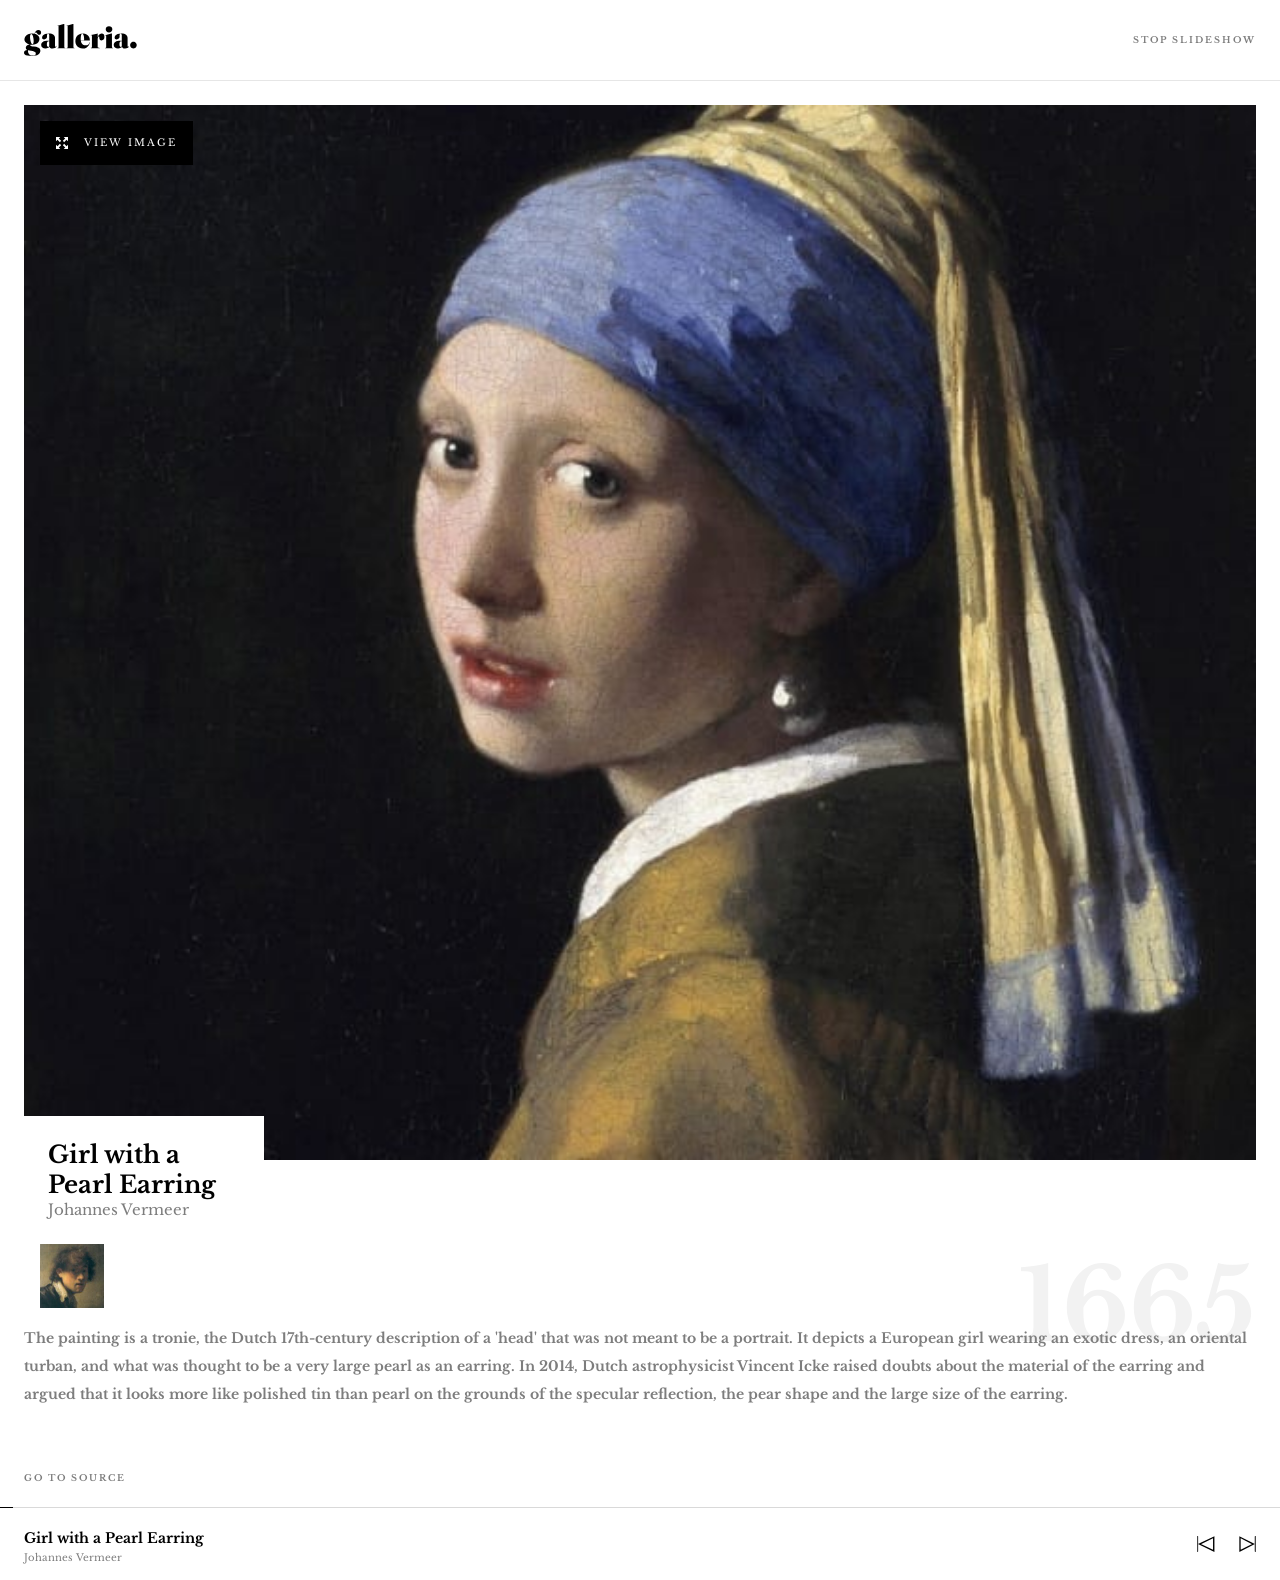
==== slide.html @ a0f6c214 "working on auto populating data from JS on the slide page" ====
<!DOCTYPE html>
<html lang="en">
<head>
  <meta charset="UTF-8">
  <meta name="viewport" content="width=device-width, initial-scale=1.0">

  <link rel="icon" type="image/png" sizes="32x32" href="./assets/favicon-32x32.png">
  <link rel="stylesheet" href="styles.css">
  <script src="slideshow.js" defer></script>
  <title>Frontend Mentor | Galleria slideshow site</title>
</head>
<body>
  <header>
    <img src="assets/shared/logo.svg" class="logo" alt="logo">
 <button class="uppercase tp5m bold text-grey-400">Stop slideshow</button>
  </header>
  <hr>
<main class="slide-wrapper">

  <div class="slide-1">


  

  <button class="view-btn tp7 uppercase"><img src="assets/shared/icon-view-image.svg"><p>View image</p></button>
  <!-- Modal start -->

  <!-- Modal end -->
   <img src="assets/girl-with-pearl-earring/hero-small.jpg">
   <div class="info-wrapper">
    <div class="info">
  <p class="tp2m bold">Girl with a Pearl Earring</p>
  <p class="tp4 text-grey-400">Johannes Vermeer</p>
    </div>
  <img src="assets/girl-with-pearl-earring/artist.jpg" class="artist-img">
   </div>
</div>
<div class="slide-2">
  <p class="tp1m year text-grey-100 bold">1665</p>
  <p class="description tp3m text-grey-400 bold">The painting is a tronie, the Dutch 17th-century description of a 'head' that was 
  not meant to be a portrait. It depicts a European girl wearing an exotic dress, 
  an oriental turban, and what was thought to be a very large pearl as an earring. 
  In 2014, Dutch astrophysicist Vincent Icke raised doubts about the material of the 
  earring and argued that it looks more like polished tin than pearl on the grounds 
  of the specular reflection, the pear shape and the large size of the earring.</p>

  <p class="tp5m bold text-grey-400 uppercase source-link">Go to source</p> <!-- URL: https://en.wikipedia.org/wiki/Girl_with_a_Pearl_Earring -->
</div>

</main>
  <div class="player" id="player">
    <div class="progress" id="progress"></div>
    <div>
  <p class="tp3m bold" id="player-name">Girl with a Pearl Earring</p>
  <p class="tp4m text-grey-400" id="player-artist-name">Johannes Vermeer</p>
    </div>
    <div class="player-buttons-container">
      <img src="assets/shared/icon-back-button.svg" class="player-btn">
      <img src="assets/shared/icon-next-button.svg" class="player-btn">
    </div>
  </div>
</body>
</html>
---- styles.css ----
@import url('https://fonts.googleapis.com/css2?family=Libre+Baskerville:ital,wght@0,400;0,700;1,400&display=swap');

*{
    padding: 0;
    margin: 0;
    box-sizing: border-box;
}

button{
    background: none;
    border: none;
    font-size: inherit;
    color: inherit;
    font-family: inherit;
}

img{
    width: 100%;
}

:root{
    --white: 0,100%,100%;
    --black: 0,0%,0%;
    --grey-400: 0,0%,49%;
    --grey-200: 0,0%,85%;
    --grey-150: 0,0%,90%;
    --grey-100: 0,0%,95%;


    --spacing-8: 0.5rem;
    --spacing-16: 1rem;
    --spacing-24: 1.5rem;
    --spacing-32: 2rem;
    --spacing-40: 2.5rem;
    --spacing-56: 3.5rem;
    --spacing-64: 4rem;
    --spacing-80: 5rem;
    --spacing-96: 6rem;
}

html{
    font-family: "Libre Baskerville", serif;
}
/* ******* */
/* Utility classes START */
/* ******* */
.tp1{
    font-size: 12.5rem;
    line-height: 115%;
}

.tp1m{
    font-size: 6.25rem;
}

.tp2{
    font-size: 3.5rem;
    line-height: 115%;
}

.tp2m{
    font-size: 1.5rem;
    line-height: 125%;
}

.tp3{
    font-size: 1.125rem;
    line-height: 125%;
}

.tp3m{
    font-size: 0.875rem;
    line-height: 200%;
}

.tp4{
    font-size: 0.9375rem;
    line-height: 135%;
}

.tp4m{
    font-size: 0.625rem;
    line-height: 120%;
}

.tp5{
    font-size: 0.8125rem;
    line-height: 125%;
}

.tp5m{
   font-size: 0.5625rem;
   line-height: 125%;
   letter-spacing: 2px;
}

.tp6{
    font-size: 0.75rem;
    line-height: 125%;
    letter-spacing: 2.5px;
}

.tp7{
    font-size: 0.625rem;
    line-height: 120%;
    letter-spacing: 2px;
}

.bold{
    font-weight: bold;
}

.uppercase{
    text-transform: uppercase;
}

.text-white{
    color: white;
}

.text-white-75{
    color: hsla(var(--white),0.75);
}

.text-grey-400{
    color: hsl(var(--grey-400));
}

.text-grey-100{
    color: hsl(var(--grey-100));
}



/* ******* */
/* Utility classes END */
/* ******* */

/* ******* */
/* Blocks START */
/* ******* */
header{
    padding: var(--spacing-24);
    display: flex;
    justify-content: space-between;
}

hr{
 background-color: hsl(var(--grey-150));
 height: 1px;
 border: 0;
}

.slide-wrapper{
    padding: var(--spacing-24);
}

/* ******* */
/* Blocks END */
/* ******* */

/* ******* */
/* Elements START */
/* ******* */
.logo{
    height: var(--spacing-32);
    width: auto;
}

.gallery{
    padding: var(--spacing-24) var(--spacing-32) var(--spacing-56) var(--spacing-32);
    /* display: grid;
    grid-template-columns: 1fr;
    grid-row-gap: var(--spacing-40); */
    display: flex;
    gap: var(--spacing-40);
    justify-content: center;
}

.gal-col{
 display: flex;
 flex-direction: column;
 gap: var(--spacing-40);
}

.thumbnail-painting-div{
    position: relative;
}

.thumbnail-painting-div:hover{
    cursor: pointer;
}

.thumbnail-painting-img{
    display: block;
}

.thumbnail-details{
    position: absolute;
    bottom: 0;
    padding: var(--spacing-32);
    display: flex;
    flex-direction: column;
    gap: var(--spacing-8);
    height: 11rem;
    width: 100%;
    justify-content: end;
    background-image: linear-gradient(to top, black, hsla(0,0%,0%,0));
}
.thumbnail-details p{
 max-width: 85%;
}

.slide-1{
    position: relative;
}

.view-btn{
    position: absolute;
    background: black;
    display: flex;
    color: white;
    width: fit-content;
    padding: var(--spacing-16);
    gap: var(--spacing-16);
    top:var(--spacing-16);
    left: var(--spacing-16);
}

.view-btn img{
    height: 100%;
    width: auto;
}

.artist-img{
    height: 64px;
    width: auto;
    position: absolute;
    left: var(--spacing-16);
}
.info-wrapper{
position: absolute;
bottom: -5rem;
}
.info{
    
    background: white;
    padding: var(--spacing-24);
    width: 15rem;
}

.slide-2{
    margin-top: 10rem;
    position: relative;
}

.year{
    position: absolute;
    z-index: 0;
    right: 0;
    top: -5rem;

}
.description{
    z-index: 40;
    position: relative;
}

.source-link{
    margin-top: var(--spacing-64);
}

.player{
    position: relative;
    display: flex;
    border-top: 1px solid hsl(var(--grey-200));
    padding: var(--spacing-16) var(--spacing-24);
    justify-content: space-between;
    
}

.player-buttons-container{
    display: flex;
    height: 16px;
    gap: var(--spacing-24);
    align-self: center;
}

.player-btn{
    height: 100%;
    width: auto;
}

.progress{
    position: absolute;
    height: 1px;
    width: 1%;
    top: -1px;
    left: 0;
    background: black;
}

/* ******* */
/* Elements END */
/* ******* */

@media (min-width:768px){

}
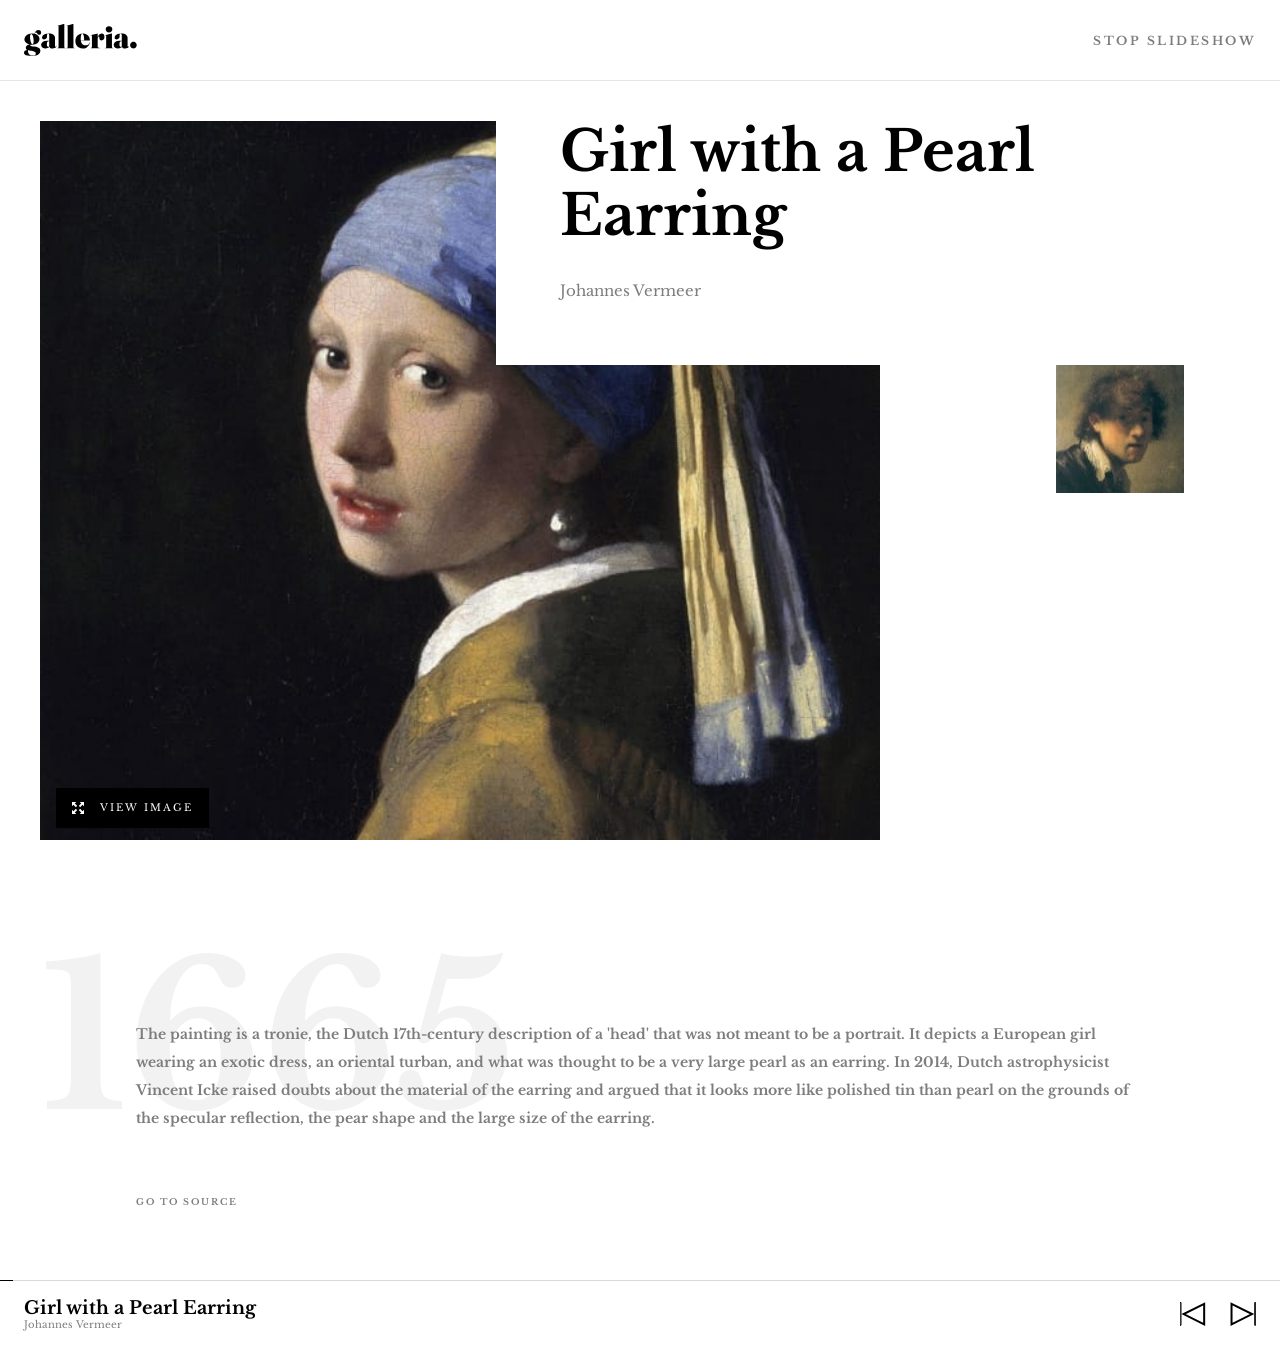
==== commit 02b0074f: "Finalizing" ====
--- a/slide.html
+++ b/slide.html
@@ -12,7 +12,7 @@
 <body>
   <header>
     <img src="assets/shared/logo.svg" class="logo" alt="logo">
- <button class="uppercase tp5m bold text-grey-400">Stop slideshow</button>
+ <a class="uppercase tp5m bold text-grey-400 tp6 link-btn" href="index.html">Stop slideshow</a>
   </header>
   <hr>
 <main class="slide-wrapper">
@@ -22,42 +22,48 @@
 
   
 
-  <button class="view-btn tp7 uppercase"><img src="assets/shared/icon-view-image.svg"><p>View image</p></button>
+  <button class="view-btn tp7 uppercase" onclick="showModal()"><img src="assets/shared/icon-view-image.svg"><p>View image</p></button>
   <!-- Modal start -->
 
   <!-- Modal end -->
-   <img src="assets/girl-with-pearl-earring/hero-small.jpg">
+   <img src="assets/girl-with-pearl-earring/hero-small.jpg" id="painting">
    <div class="info-wrapper">
     <div class="info">
-  <p class="tp2m bold">Girl with a Pearl Earring</p>
-  <p class="tp4 text-grey-400">Johannes Vermeer</p>
+  <p class="tp2m bold tp2" id="painting-name">Girl with a Pearl Earring</p>
+  <p class="tp4 text-grey-400" id="painting-artist-name">Johannes Vermeer</p>
     </div>
-  <img src="assets/girl-with-pearl-earring/artist.jpg" class="artist-img">
+  <img src="assets/girl-with-pearl-earring/artist.jpg" class="artist-img" id="artist-img">
    </div>
 </div>
 <div class="slide-2">
-  <p class="tp1m year text-grey-100 bold">1665</p>
-  <p class="description tp3m text-grey-400 bold">The painting is a tronie, the Dutch 17th-century description of a 'head' that was 
+  <p class="tp1m year text-grey-100 bold tp1" id="year">1665</p>
+  <p class="description tp3m text-grey-400 bold" id="description">The painting is a tronie, the Dutch 17th-century description of a 'head' that was 
   not meant to be a portrait. It depicts a European girl wearing an exotic dress, 
   an oriental turban, and what was thought to be a very large pearl as an earring. 
   In 2014, Dutch astrophysicist Vincent Icke raised doubts about the material of the 
   earring and argued that it looks more like polished tin than pearl on the grounds 
   of the specular reflection, the pear shape and the large size of the earring.</p>
 
-  <p class="tp5m bold text-grey-400 uppercase source-link">Go to source</p> <!-- URL: https://en.wikipedia.org/wiki/Girl_with_a_Pearl_Earring -->
+  <a class="tp5m bold text-grey-400 uppercase source-link" href="" id="source-link">Go to source</a> <!-- URL: https://en.wikipedia.org/wiki/Girl_with_a_Pearl_Earring -->
 </div>
 
 </main>
   <div class="player" id="player">
     <div class="progress" id="progress"></div>
     <div>
-  <p class="tp3m bold" id="player-name">Girl with a Pearl Earring</p>
+  <p class="tp3m bold tp3" id="player-name">Girl with a Pearl Earring</p>
   <p class="tp4m text-grey-400" id="player-artist-name">Johannes Vermeer</p>
     </div>
     <div class="player-buttons-container">
-      <img src="assets/shared/icon-back-button.svg" class="player-btn">
-      <img src="assets/shared/icon-next-button.svg" class="player-btn">
+      <img src="assets/shared/icon-back-button.svg" class="player-btn" onclick="playerSwitch('prev')">
+      <img src="assets/shared/icon-next-button.svg" class="player-btn" onclick="playerSwitch('next')">
     </div>
   </div>
+      <div id="modal" class="modal">
+        <div class="modal-content">
+      <p class="tp3m text-white uppercase" onclick="closeModal()">Close</p>
+      <img src="" id="modal-img">
+      </div>
+    </div>
 </body>
 </html>
--- a/styles.css
+++ b/styles.css
@@ -12,6 +12,12 @@
     font-size: inherit;
     color: inherit;
     font-family: inherit;
+}
+
+a{
+    text-decoration: none;
+    vertical-align: middle;
+    align-self: center;
 }
 
 img{
@@ -53,20 +59,18 @@
     font-size: 6.25rem;
 }
 
-.tp2{
+/* .tp2{
     font-size: 3.5rem;
     line-height: 115%;
-}
+} */
 
 .tp2m{
     font-size: 1.5rem;
     line-height: 125%;
 }
 
-.tp3{
-    font-size: 1.125rem;
-    line-height: 125%;
-}
+
+
 
 .tp3m{
     font-size: 0.875rem;
@@ -94,17 +98,53 @@
    letter-spacing: 2px;
 }
 
-.tp6{
+/* .tp6{
     font-size: 0.75rem;
     line-height: 125%;
     letter-spacing: 2.5px;
-}
+} */
 
 .tp7{
     font-size: 0.625rem;
     line-height: 120%;
     letter-spacing: 2px;
 }
+
+
+/* @media(min-width:768px){
+
+
+.tp1m{
+    font-size: 12.5rem;
+    line-height: 115%;
+}
+
+
+.tp2m{
+    font-size: 3.5rem;
+    line-height: 115%;
+}
+
+.tp5m{
+    font-size: 0.75rem;
+    line-height: 125%;
+    letter-spacing: 2.5px;
+}
+
+.tp5m{
+    font-size: 0.8125rem;
+    line-height: 125%;
+}
+
+.tp3m{
+    font-size: 1.125rem;
+    line-height: 125%;
+}
+
+} */
+
+
+
 
 .bold{
     font-weight: bold;
@@ -189,6 +229,15 @@
 
 .thumbnail-painting-div:hover{
     cursor: pointer;
+}
+
+.thumbnail-painting-div img{
+    opacity: 1;
+    transition: opacity 0.2s ease-out;
+}
+
+.thumbnail-painting-div:hover img{
+    opacity: 0.5;
 }
 
 .thumbnail-painting-img{
@@ -221,12 +270,17 @@
     display: flex;
     color: white;
     width: fit-content;
-    padding: var(--spacing-16);
+    padding: 14px var(--spacing-16);
     gap: var(--spacing-16);
     top:var(--spacing-16);
     left: var(--spacing-16);
 }
 
+/* .view-btn:hover{
+    cursor: pointer;
+    background-image: hsla(100,100%,100%,0.25);
+} */
+
 .view-btn img{
     height: 100%;
     width: auto;
@@ -240,13 +294,15 @@
 }
 .info-wrapper{
 position: absolute;
-bottom: -5rem;
-}
-.info{
-    
+/* top: 14rem; */
+bottom: 0;
+transform: translateY(+50%);
+left: -1px;
+}
+.info{   
     background: white;
     padding: var(--spacing-24);
-    width: 15rem;
+    width: 16rem;
 }
 
 .slide-2{
@@ -262,12 +318,17 @@
 
 }
 .description{
-    z-index: 40;
+    
     position: relative;
 }
 
 .source-link{
     margin-top: var(--spacing-64);
+    display: inline-block;
+}
+
+.source-link:hover,.link-btn:hover{
+    color: black;
 }
 
 .player{
@@ -289,6 +350,9 @@
 .player-btn{
     height: 100%;
     width: auto;
+}
+.player-btn:hover{
+    cursor: pointer;
 }
 
 .progress{
@@ -300,10 +364,243 @@
     background: black;
 }
 
+#modal-img{
+/*     height: auto;
+    width: 100%; */
+    object-fit: contain;
+    max-width: 100%;
+    max-height: 100%;
+}
+
+.modal{
+    display: none;
+    position: fixed;
+    background-color: rgba(0,0,0,0.9);
+    width: 100%;
+    height: 100vh;
+    max-height: 100vh;
+    left: 0;
+    top: 0;
+    z-index: 1;
+    padding: var(--spacing-24);
+    padding-bottom: 5rem;
+    text-align: right;
+    align-items: center;
+    justify-content: center;
+    align-content: center;
+
+    
+}
+
+.modal-content p{
+    margin-bottom: var(--spacing-24);
+}
+
+.modal p:hover{
+    cursor: pointer;
+}
+
+.modal-content{
+    width: fit-content;
+    margin: auto;
+    max-height: 100%;
+}
+
 /* ******* */
 /* Elements END */
 /* ******* */
 
 @media (min-width:768px){
 
-}+
+.tp1{
+    font-size: 12.5rem;
+    line-height: 115%;
+}
+
+.tp2{
+    font-size: 3.5rem;
+    line-height: 115%;
+}
+
+
+
+
+
+.tp3{
+    font-size: 1.125rem;
+    line-height: 125%;
+}
+
+
+
+.tp4{
+    font-size: 0.9375rem;
+    line-height: 135%;
+}
+
+.tp4m{
+    font-size: 0.625rem;
+    line-height: 120%;
+}
+
+.tp5{
+    font-size: 0.8125rem;
+    line-height: 125%;
+}
+
+
+
+.tp6{
+    font-size: 0.75rem;
+    line-height: 125%;
+    letter-spacing: 2.5px;
+}
+
+.tp7{
+    font-size: 0.625rem;
+    line-height: 120%;
+    letter-spacing: 2px;
+}
+
+
+
+
+
+
+
+
+
+
+.slide-1{
+
+}
+
+#painting{width: 70%;}
+
+.info-wrapper{
+    top:-1px;
+    transform: none;
+    right: 0;
+    left: auto;
+    width: 62%;
+/*     border: 1px solid blue; */
+}
+
+.info{
+    width: 100%;
+    /* border: 1px solid green; */
+    padding: 0 0 var(--spacing-64) var(--spacing-64);
+    display: flex;
+    flex-direction: column;
+    gap: var(--spacing-32);
+}
+
+.view-btn{
+    position: absolute;
+    background: black;
+    display: flex;
+    color: white;
+    width: fit-content;
+    padding: 14px var(--spacing-16);
+    gap: var(--spacing-16);
+    top:auto;
+    bottom: var(--spacing-16);
+    left: var(--spacing-16);
+}
+
+.slide-wrapper{
+    padding: var(--spacing-40);
+}
+
+.artist-img{
+    height: 128px;
+    width: auto;
+    position: absolute;
+    left: auto;
+    right: var(--spacing-56);
+}
+
+.year{
+    position: absolute;
+    z-index: 0;
+    right: auto;
+    left: 0;
+    top: -5rem;
+
+}
+
+.slide-2{
+    padding: 1rem 6rem 2rem 6rem;
+}
+
+.player-buttons-container{
+    display: flex;
+    height: 24px;
+    gap: var(--spacing-24);
+    align-self: center;
+}
+
+
+
+}
+
+@media (min-width:1440px){
+    .slide-wrapper{
+        display: grid;
+grid-template-columns: repeat(2, 1fr);
+grid-template-rows: 1fr;
+grid-column-gap: 0px;
+grid-row-gap: 0px;
+
+max-width: 1440px;
+margin: auto;
+    }
+
+
+.slide-2{
+
+    margin-top: 5rem;
+
+
+}
+
+.slide-2 p,.slide-2 a{
+
+        text-align: left;
+        margin-left: 5rem;
+        
+}
+
+
+
+    .player{
+    position: fixed;
+    width: 100%;
+    bottom: 0;
+}
+
+#artist-img{
+    bottom: 0;
+    transform: translateY(+50%);
+    left: 35%;
+}
+
+
+.info-wrapper{
+    top:-1px;
+    transform: none;
+    right: -5rem;
+    left: auto;
+    width: 62%;
+/*     border: 1px solid blue; */
+}
+.view-btn:hover{
+    cursor: pointer;
+    background: hsla(103 100% 100% / 0.25);
+ 
+}
+}
+
+
+
